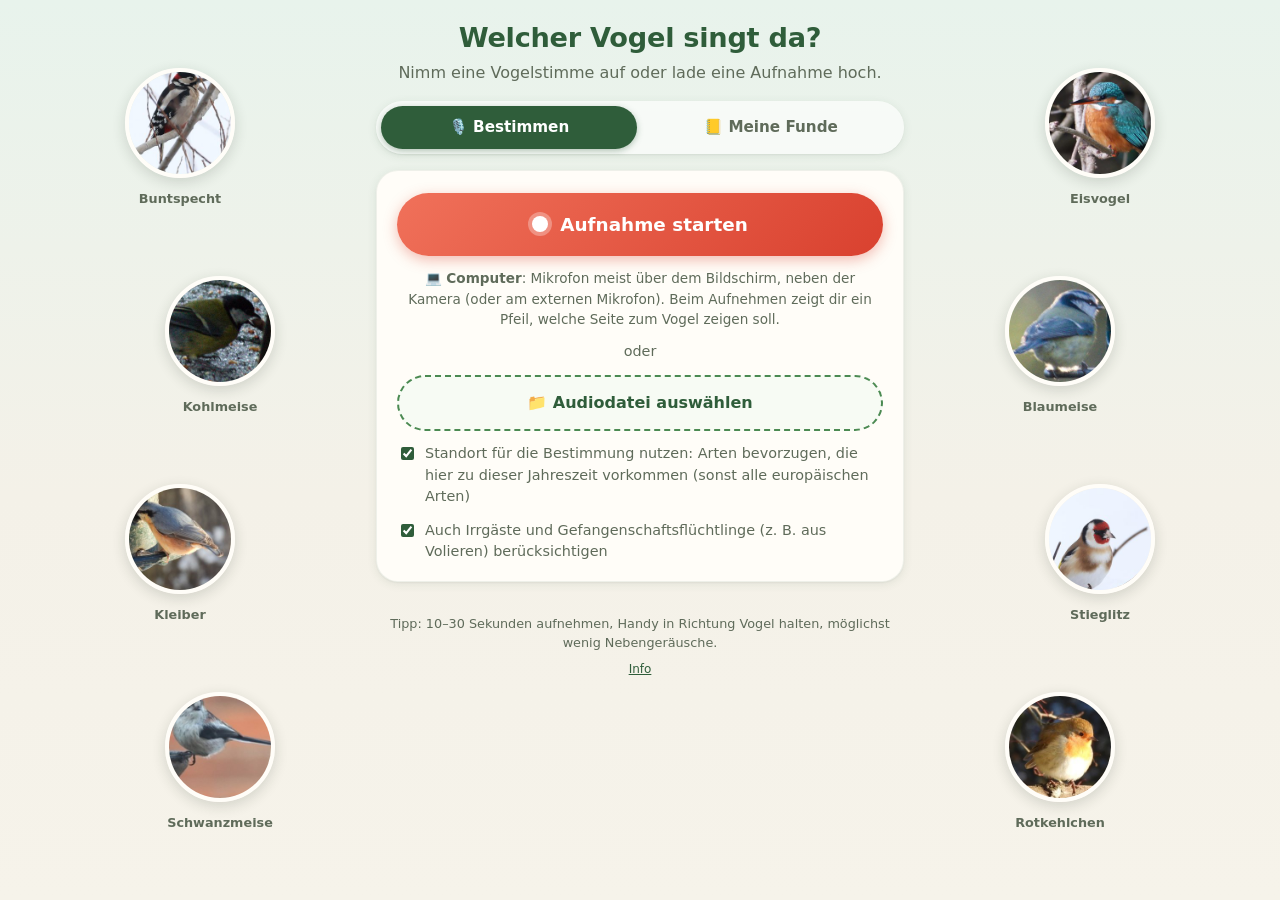
==== index.html @ 8c56ca1d "Ergebnis gedreht anzeigen, Funde leichter löschen - War die Aufnahme-Anzeige beim Beenden gedreht, b" ====
<!DOCTYPE html>
<html lang="de">
<head>
<meta charset="utf-8">
<meta name="viewport" content="width=device-width, initial-scale=1, viewport-fit=cover">
<meta name="theme-color" content="#2f5d3a">
<title>Vogelstimmen-Erkennung</title>
<link rel="icon" type="image/svg+xml" href="favicon.svg?v=202611252211">
<link rel="icon" type="image/png" sizes="32x32" href="icons/favicon-32.png?v=202611252211">
<link rel="apple-touch-icon" href="icons/apple-touch-icon.png?v=202611252211">
<link rel="manifest" href="manifest.webmanifest?v=202611252211">
<link rel="stylesheet" href="style.css?v=202611252211">
</head>
<body>
<aside class="rail rail-left" aria-hidden="true"><figure><img src="img/voegel/buntspecht.jpg?v=202611252211" alt="Buntspecht" title="Buntspecht" width="56" height="56" loading="lazy"><figcaption>Buntspecht</figcaption></figure><figure><img src="img/voegel/kohlmeise.jpg?v=202611252211" alt="Kohlmeise" title="Kohlmeise" width="56" height="56" loading="lazy"><figcaption>Kohlmeise</figcaption></figure><figure><img src="img/voegel/kleiber.jpg?v=202611252211" alt="Kleiber" title="Kleiber" width="56" height="56" loading="lazy"><figcaption>Kleiber</figcaption></figure><figure><img src="img/voegel/schwanzmeise.jpg?v=202611252211" alt="Schwanzmeise" title="Schwanzmeise" width="56" height="56" loading="lazy"><figcaption>Schwanzmeise</figcaption></figure></aside>
<aside class="rail rail-right" aria-hidden="true"><figure><img src="img/voegel/eisvogel.jpg?v=202611252211" alt="Eisvogel" title="Eisvogel" width="56" height="56" loading="lazy"><figcaption>Eisvogel</figcaption></figure><figure><img src="img/voegel/blaumeise.jpg?v=202611252211" alt="Blaumeise" title="Blaumeise" width="56" height="56" loading="lazy"><figcaption>Blaumeise</figcaption></figure><figure><img src="img/voegel/stieglitz.jpg?v=202611252211" alt="Stieglitz" title="Stieglitz" width="56" height="56" loading="lazy"><figcaption>Stieglitz</figcaption></figure><figure><img src="img/voegel/rotkehlchen.jpg?v=202611252211" alt="Rotkehlchen" title="Rotkehlchen" width="56" height="56" loading="lazy"><figcaption>Rotkehlchen</figcaption></figure></aside>
<main>
  <header class="hero">
    <div class="bird-row" aria-hidden="true"><img src="img/voegel/rotkehlchen.jpg?v=202611252211" alt="Rotkehlchen" title="Rotkehlchen" width="56" height="56" loading="lazy"><img src="img/voegel/blaumeise.jpg?v=202611252211" alt="Blaumeise" title="Blaumeise" width="56" height="56" loading="lazy"><img src="img/voegel/eisvogel.jpg?v=202611252211" alt="Eisvogel" title="Eisvogel" width="56" height="56" loading="lazy"><img src="img/voegel/stieglitz.jpg?v=202611252211" alt="Stieglitz" title="Stieglitz" width="56" height="56" loading="lazy"><img src="img/voegel/buntspecht.jpg?v=202611252211" alt="Buntspecht" title="Buntspecht" width="56" height="56" loading="lazy"><img src="img/voegel/kohlmeise.jpg?v=202611252211" alt="Kohlmeise" title="Kohlmeise" width="56" height="56" loading="lazy"><img src="img/voegel/schwanzmeise.jpg?v=202611252211" alt="Schwanzmeise" title="Schwanzmeise" width="56" height="56" loading="lazy"><img src="img/voegel/kleiber.jpg?v=202611252211" alt="Kleiber" title="Kleiber" width="56" height="56" loading="lazy"></div>
    <h1>Welcher Vogel singt da?</h1>
    <p class="sub">Nimm eine Vogelstimme auf oder lade eine Aufnahme hoch.</p>
  </header>

  <button id="unflipBtn" class="unflip">🔄 Normal anzeigen</button>
  <nav class="tabs">
    <button id="tabIdentify" class="tab active">🎙️ Bestimmen</button>
    <button id="tabHistory" class="tab">📒 Meine Funde <span id="historyCount"></span></button>
  </nav>

  <div id="viewIdentify">
  <section class="card">
    <button id="recBtn" class="rec" aria-label="Aufnahme starten">
      <span class="dot"></span><span id="recLabel">Aufnahme starten</span>
    </button>
    <p id="deviceHint" class="device-hint"></p>

    <div class="or">oder</div>

    <label class="upload">
      <input id="fileInput" type="file" accept="audio/*,.wav,.mp3,.m4a,.ogg,.flac,.webm,.aac">
      📁 Audiodatei auswählen
    </label>

    <label class="check">
      <input id="geoCheck" type="checkbox" checked>
      Standort für die Bestimmung nutzen: Arten bevorzugen, die hier zu dieser Jahreszeit vorkommen (sonst alle europäischen Arten)
    </label>
    <label class="check">
      <input id="exoticsCheck" type="checkbox" checked>
      Auch Irrgäste und Gefangenschaftsflüchtlinge (z.&nbsp;B. aus Volieren) berücksichtigen
    </label>
  </section>

  <section id="playerCard" class="card" hidden>
    <div class="row">
      <audio id="player" controls></audio>
    </div>
    <button id="analyzeBtn" class="primary">Vogel bestimmen</button>
  </section>

  <section id="status" class="status" hidden></section>

  <section id="results" hidden>
    <h2>Ergebnis</h2>
    <p id="filterInfo" class="hint"></p>
    <ol id="resultList" class="results"></ol>
    <p id="noiseInfo" class="hint"></p>
    <p id="savedInfo" class="saved" hidden>💾 Im Verlauf unter „Meine Funde“ gespeichert.
      <button id="openSaved" class="link">Fund öffnen</button> ·
      <button id="removeSaved" class="link danger-link">Wieder entfernen</button></p>
    <p id="removedInfo" class="hint" hidden>🗑️ Aufnahme wurde entfernt und ist nicht mehr unter „Meine Funde“.</p>
  </section>
  </div>

  <div id="viewHistory" hidden>
    <div class="history-tools">
      <label class="check"><input id="onlyConfirmed" type="checkbox"> nur Funde mit bestätigter Sichtung</label>
      <div class="tool-buttons">
        <button id="exportBtn" class="secondary">⬇️ Als Tabelle (CSV) exportieren</button>
        <button id="deleteAllBtn" class="secondary danger-outline">🗑️ Alle Funde löschen</button>
      </div>
    </div>
    <ul id="historyList" class="history"></ul>
    <p class="hint">Deine Funde werden nur auf diesem Gerät im Browser gespeichert. Den Ortsnamen
      ermittelt die App über OpenStreetMap.</p>
  </div>

  <div id="viewDetail" hidden>
    <button id="backBtn" class="link">← Zurück zu „Meine Funde“</button>
    <section class="card detail">
      <div class="detail-head">
        <div id="detailDate" class="detail-date"></div>
        <div id="detailPlace" class="detail-place"></div>
      </div>
      <audio id="detailPlayer" controls></audio>
      <label class="note">Notiz
        <textarea id="detailNote" rows="2" placeholder="z. B. Verhalten, Wetter, Anzahl …"></textarea>
      </label>
    </section>
    <h2>Erkannte Vögel</h2>
    <p class="hint">Tippe auf „Gesehen“, wenn du den Vogel auch gesehen hast.</p>
    <ol id="detailResults" class="results"></ol>
    <p id="detailNoise" class="hint"></p>
    <button id="deleteBtn" class="danger">🗑️ Fund löschen</button>
  </div>

  <footer>
    Tipp: 10–30 Sekunden aufnehmen, Handy in Richtung Vogel halten, möglichst wenig Nebengeräusche.
    <div class="info-link"><a href="https://github.com/soerenmaterna-svg/vogelstimmen#readme" target="_blank" rel="noopener">Info</a></div>
  </footer>
</main>

<!-- Vollbild während der Aufnahme: Pfeil zum Mikrofon -->
<div id="recOverlay" class="rec-overlay side-bottom" hidden>
  <div id="roArrow" class="ro-arrow" aria-hidden="true">
    <div class="ro-mic-label">🎤 Mikrofon</div>
    <svg viewBox="0 0 100 120" class="arrow-svg"><path d="M50 118 L10 70 H34 V4 H66 V70 H90 Z"/></svg>
  </div>
  <div id="roInner" class="ro-inner">
    <div class="ro-content">
      <div class="ro-device"><span id="roDevice"></span></div>
      <div id="roWhere" class="ro-where"></div>
      <p id="roHint" class="ro-hint"></p>
      <div class="ro-live"><div id="timer" class="timer">0:00</div></div>
      <canvas id="level" width="600" height="80"></canvas>
      <button id="stopBtn" class="rec recording"><span class="dot"></span>Aufnahme beenden</button>
      <button id="flipBtn" class="flip">🔄 Schrift drehen</button>
    </div>
  </div>
</div>

<script src="vendor/tf.min.js?v=202611252211"></script>
<script src="vendor/tf-backend-wasm.min.js?v=202611252211"></script>
<script src="birdnet.js?v=202611252211"></script>
<script src="history.js?v=202611252211"></script>
<script src="mic.js?v=202611252211"></script>
<script src="app.js?v=202611252211"></script>
</body>
</html>
---- style.css ----
[hidden] { display: none !important; }
:root {
  --green: #2f5d3a;
  --green-mid: #4b8a52;
  --green-light: #e5f2e1;
  --red: #e0533f;
  --text: #1f2a22;
  --muted: #5f6b5a;
  --card: #fffdf8;
  --shadow: 0 2px 10px rgba(47, 93, 58, .10), 0 1px 2px rgba(0, 0, 0, .05);
}
* { box-sizing: border-box; }
html { background: #f4f1e8; }
body {
  margin: 0; color: var(--text); min-height: 100vh;
  font: 16px/1.5 system-ui, -apple-system, "Segoe UI", Roboto, sans-serif;
  background: linear-gradient(180deg, #e8f3ec 0%, #f4f1e8 55%, #f6f3ea 100%) fixed;
}
body.no-scroll { overflow: hidden; }
main { position: relative; z-index: 1; max-width: 560px; margin: 0 auto; padding: 8px 16px 40px; }
h1 { font-size: 1.7rem; margin: 0 0 2px; color: var(--green); letter-spacing: -.01em; }
h2 { font-size: 1.25rem; margin: 24px 0 8px; color: var(--green); }
.sub { margin: 0; color: var(--muted); }
button { font: inherit; cursor: pointer; border: 0; }

/* ---------- Kopfbereich mit Vogelporträts ---------- */
.hero { text-align: center; margin: 10px 0 16px; }
.bird-row { display: flex; justify-content: center; margin: 6px 0 14px; padding-left: 10px; }
.bird-row img {
  width: 52px; height: 52px; border-radius: 50%; object-fit: cover; margin-left: -10px;
  border: 3px solid #fffdf8; box-shadow: 0 2px 6px rgba(31, 42, 34, .18);
}
@media (min-width: 420px) { .bird-row img { width: 60px; height: 60px; } }

/* Vögel am Rand (nur auf breiten Bildschirmen, ruhig und ohne Bewegung) */
.rail { display: none; }
@media (min-width: 1000px) {
  .rail {
    position: fixed; top: 0; bottom: 0; width: calc((100vw - 560px) / 2); z-index: 0;
    display: flex; flex-direction: column; justify-content: space-evenly; align-items: center;
    pointer-events: none;
  }
  .rail-left { left: 0; } .rail-right { right: 0; }
  .bird-row { display: none; }
  .rail figure { margin: 0; text-align: center; }
  .rail-left figure:nth-child(even) { translate: 40px 0; }
  .rail-right figure:nth-child(even) { translate: -40px 0; }
  .rail img {
    width: 110px; height: 110px; border-radius: 50%; object-fit: cover;
    border: 4px solid #fffdf8; box-shadow: 0 4px 14px rgba(31, 42, 34, .16);
  }
  .rail figcaption { font-size: .8rem; color: var(--muted); margin-top: 4px; font-weight: 600; }
}

/* ---------- Tabs ---------- */
.tabs {
  display: flex; gap: 6px; padding: 5px; border-radius: 999px; margin-bottom: 16px;
  background: rgba(255, 255, 255, .6); backdrop-filter: blur(6px); box-shadow: var(--shadow);
}
.tab { flex: 1; padding: 10px 8px; border-radius: 999px; background: transparent; font-weight: 600; color: var(--muted); font-size: .95rem; }
.tab.active { background: var(--green); color: #fff; box-shadow: 0 2px 6px rgba(47, 93, 58, .35); }

/* ---------- Karten & Knöpfe ---------- */
.card {
  position: relative; background: var(--card); border-radius: 22px; padding: 22px 20px 18px;
  box-shadow: var(--shadow); margin-bottom: 16px; border: 1px solid rgba(47, 93, 58, .08);
  display: flex; flex-direction: column; align-items: center; gap: 12px;
}
.rec {
  display: flex; align-items: center; gap: 12px; justify-content: center;
  width: 100%; padding: 18px; border-radius: 999px; color: #fff; font-size: 1.15rem; font-weight: 700;
  background: linear-gradient(135deg, #f0715a, #d9412f); box-shadow: 0 4px 14px rgba(217, 65, 47, .35);
}
.rec .dot { width: 16px; height: 16px; border-radius: 50%; background: #fff; box-shadow: 0 0 0 4px rgba(255,255,255,.3); }
.rec.recording { background: linear-gradient(135deg, #3b3f45, #23262a); box-shadow: 0 4px 14px rgba(0,0,0,.3); }
.rec.recording .dot { border-radius: 3px; background: var(--red); box-shadow: none; animation: pulse 1s infinite; }
@keyframes pulse { 50% { opacity: .3; } }
.device-hint { margin: 0; font-size: .85rem; color: var(--muted); text-align: center; }
.or { color: var(--muted); font-size: .9rem; }
.upload {
  width: 100%; text-align: center; padding: 14px; border-radius: 999px; cursor: pointer;
  border: 2px dashed var(--green-mid); color: var(--green); font-weight: 600; background: #f7fbf4;
}
.upload input { display: none; }
.check { display: flex; gap: 8px; align-items: flex-start; font-size: .9rem; color: var(--muted); align-self: stretch; }
.check input { margin-top: 4px; accent-color: var(--green); }
.row { width: 100%; }
audio { width: 100%; }
.primary {
  width: 100%; padding: 16px; border-radius: 999px; color: #fff; font-size: 1.1rem; font-weight: 700;
  background: linear-gradient(135deg, #4b8a52, #2f5d3a); box-shadow: 0 4px 14px rgba(47, 93, 58, .3);
}
.primary:disabled { opacity: .5; cursor: default; }
.secondary { padding: 10px 14px; border-radius: 999px; background: var(--card); color: var(--green); border: 2px solid var(--green); font-weight: 600; }
.danger { width: 100%; margin-top: 20px; padding: 12px; border-radius: 999px; background: #fff; color: var(--red); border: 2px solid var(--red); font-weight: 600; }
.link { background: none; color: var(--green); font-weight: 600; text-decoration: underline; padding: 0; }

.status { text-align: center; padding: 12px; color: var(--muted); }
.status.error { color: var(--red); font-weight: 600; }
.spinner {
  display: inline-block; width: 18px; height: 18px; vertical-align: -3px; margin-right: 8px;
  border: 3px solid var(--green-light); border-top-color: var(--green); border-radius: 50%;
  animation: spin .8s linear infinite;
}
@keyframes spin { to { transform: rotate(360deg); } }

/* ---------- Ergebnisse ---------- */
.results { list-style: none; padding: 0; margin: 0; display: flex; flex-direction: column; gap: 12px; }
.result {
  background: var(--card); border-radius: 18px; padding: 12px; box-shadow: var(--shadow);
  display: flex; flex-direction: column; gap: 10px; border: 1px solid rgba(47, 93, 58, .08);
}
.result-main { display: flex; gap: 12px; align-items: center; }
.result.top { outline: 3px solid var(--green-mid); }
.result.confirmed { background: #f0f8ec; }
.result img, .result .ph {
  width: 66px; height: 66px; border-radius: 14px; object-fit: cover; flex: none;
  background: var(--green-light); display: grid; place-items: center; font-size: 1.6rem;
}
.result .info { flex: 1; min-width: 0; }
.result .name { font-weight: 700; font-size: 1.05rem; }
.result .name a { color: inherit; text-decoration: none; }
.result .sci { font-style: italic; color: var(--muted); font-size: .85rem; }
.bar { height: 9px; border-radius: 5px; background: #ece9df; margin-top: 6px; overflow: hidden; }
.bar > div { height: 100%; border-radius: 5px; }
.pct { font-weight: 800; font-size: 1.2rem; min-width: 58px; text-align: right; font-variant-numeric: tabular-nums; }
.meta { font-size: .8rem; color: var(--muted); margin-top: 4px; }
.hint { color: var(--muted); font-size: .9rem; }
.badge { display: inline-block; margin-top: 4px; padding: 1px 8px; border-radius: 999px; font-size: .75rem; font-weight: 600; background: #fff3d6; color: #8a5a00; }
.badge.vagrant { background: #fde4e1; color: #9b2c20; }
.badge.escape { background: #e8e4fb; color: #4b3a9b; }
.seen { width: 100%; padding: 10px; border-radius: 999px; font-weight: 600; background: var(--green-light); color: var(--green); }
.seen.on { background: var(--green); color: #fff; }
.saved { background: var(--green-light); border-radius: 14px; padding: 10px 12px; font-size: .9rem; }

/* ---------- Verlauf ---------- */
.history-tools { display: flex; flex-direction: column; gap: 10px; margin-bottom: 12px; }
.history { list-style: none; padding: 0; margin: 0; display: flex; flex-direction: column; gap: 10px; }
.history-item {
  background: var(--card); border-radius: 16px; padding: 10px 12px; cursor: pointer; box-shadow: var(--shadow);
  display: flex; gap: 12px; align-items: center; border: 1px solid rgba(47, 93, 58, .08);
}
.history-item img, .history-item .ph {
  width: 54px; height: 54px; border-radius: 12px; object-fit: cover; flex: none;
  background: var(--green-light); display: grid; place-items: center; font-size: 1.4rem;
}
.history-item .info { flex: 1; min-width: 0; }
.h-species { font-weight: 700; }
.h-meta { font-size: .82rem; color: var(--muted); }
.h-arrow { font-size: 1.6rem; color: var(--muted); }
.history .empty { text-align: center; padding: 24px 8px; }

/* ---------- Detailansicht ---------- */
#backBtn { margin-bottom: 12px; }
.detail { align-items: stretch; }
.detail-date { font-weight: 700; }
.detail-place { color: var(--muted); margin-top: 2px; }
.coords { font-size: .82rem; margin-top: 2px; }
.coords a { color: var(--green); }
.note { display: flex; flex-direction: column; gap: 4px; font-size: .9rem; color: var(--muted); }
.note textarea { font: inherit; color: var(--text); padding: 8px 10px; border-radius: 12px; border: 1px solid #d8d3c4; resize: vertical; background: #fff; }

footer { margin-top: 32px; font-size: .8rem; color: var(--muted); text-align: center; }
footer a { color: var(--green); }
.info-link { margin-top: 8px; font-size: .75rem; }

/* ---------- Vollbild während der Aufnahme ---------- */
.rec-overlay {
  position: fixed; inset: 0; z-index: 50; color: #fff; overflow: hidden;
  background: radial-gradient(circle at 50% 30%, #3f7d4a 0%, #234a2c 70%, #1a3821 100%);
}
/* Inhaltsbereich lässt an der Mikrofon-Seite Platz für den Pfeil */
.ro-inner {
  position: absolute; inset: 0; display: flex; align-items: center; justify-content: center;
  padding: max(14px, env(safe-area-inset-top)) 18px max(14px, env(safe-area-inset-bottom));
  transition: transform .3s ease;
}
.side-bottom .ro-inner { bottom: 150px; }
.side-top .ro-inner { top: 150px; }
.side-left .ro-inner { left: 120px; }
.side-right .ro-inner { right: 120px; }
.ro-inner.flipped { transform: rotate(180deg); }
.ro-content {
  width: 100%; max-width: 460px; max-height: 100%; overflow: auto; display: flex; flex-direction: column;
  align-items: center; justify-content: center; gap: 12px; text-align: center;
}
.ro-device { font-size: 1.25rem; font-weight: 800; }
.ro-where { background: rgba(255,255,255,.15); padding: 4px 14px; border-radius: 999px; font-weight: 600; }
.ro-hint { margin: 0; opacity: .9; max-width: 340px; }
.ro-live { display: flex; align-items: center; gap: 12px; }
.rec-overlay .timer { font-size: 2.6rem; font-weight: 800; font-variant-numeric: tabular-nums; }
.rec-overlay canvas { width: 100%; height: 80px; }
.rec-overlay #stopBtn { max-width: 340px; }
.flip { background: rgba(255,255,255,.15); color: #fff; padding: 10px 18px; border-radius: 999px; font-weight: 600; }

/* Pfeil sitzt an der Bildschirmseite, an der das Mikrofon tatsächlich ist */
.ro-arrow { position: absolute; display: flex; align-items: center; gap: 4px; z-index: 1; }
.arrow-svg { width: 84px; height: 100px; fill: #ffd84d; filter: drop-shadow(0 4px 10px rgba(0,0,0,.35)); flex: none; }
.ro-mic-label { font-weight: 800; font-size: 1.05rem; color: #ffd84d; white-space: nowrap; }
.side-bottom .ro-arrow { bottom: max(10px, env(safe-area-inset-bottom)); left: 50%; translate: -50% 0; flex-direction: column; }
.side-top .ro-arrow { top: max(10px, env(safe-area-inset-top)); left: 50%; translate: -50% 0; flex-direction: column-reverse; }
.side-top .arrow-svg { rotate: 180deg; }
.side-left .ro-arrow { left: max(6px, env(safe-area-inset-left)); top: 50%; translate: 0 -50%; flex-direction: column; }
.side-left .arrow-svg { rotate: 90deg; }
.side-right .ro-arrow { right: max(6px, env(safe-area-inset-right)); top: 50%; translate: 0 -50%; flex-direction: column; }
.side-right .arrow-svg { rotate: -90deg; }
.ro-arrow.flipped .ro-mic-label { rotate: 180deg; }

/* Querformat: alles etwas kompakter */
@media (max-height: 520px) {
  .ro-hint { display: none; }
  .ro-content { gap: 8px; }
  .ro-device { font-size: 1.05rem; }
  .rec-overlay .timer { font-size: 2rem; }
  .rec-overlay canvas { height: 50px; }
  .side-bottom .ro-inner { bottom: 120px; } .side-top .ro-inner { top: 120px; }
  .arrow-svg { width: 64px; height: 76px; }
}

@media (prefers-reduced-motion: reduce) {
  *, *::before, *::after { animation: none !important; transition: none !important; }
}

/* Ergebnisseite gedreht (nach einer Aufnahme mit gedrehter Anzeige) */
.unflip { display: none; }
body.page-flipped main {
  position: fixed; inset: 0; max-width: none; overflow-y: auto; z-index: 20;
  transform: rotate(180deg); background: #f4f1e8; padding: 12px 16px 40px;
}
body.page-flipped .unflip {
  display: block; width: 100%; margin-bottom: 12px; padding: 12px; border-radius: 999px;
  background: var(--green); color: #fff; font-weight: 700;
  position: sticky; top: 0; z-index: 2; box-shadow: 0 4px 12px rgba(0,0,0,.2);
}
body.page-flipped .bird-row { display: none; }

/* Löschen */
.tool-buttons { display: flex; flex-wrap: wrap; gap: 8px; }
.danger-outline { color: var(--red); border-color: var(--red); }
.danger-link { color: var(--red); }
.history-item .del {
  flex: none; width: 40px; height: 40px; border-radius: 50%; background: #fff3f1;
  color: var(--red); font-size: 1.05rem; display: grid; place-items: center;
}
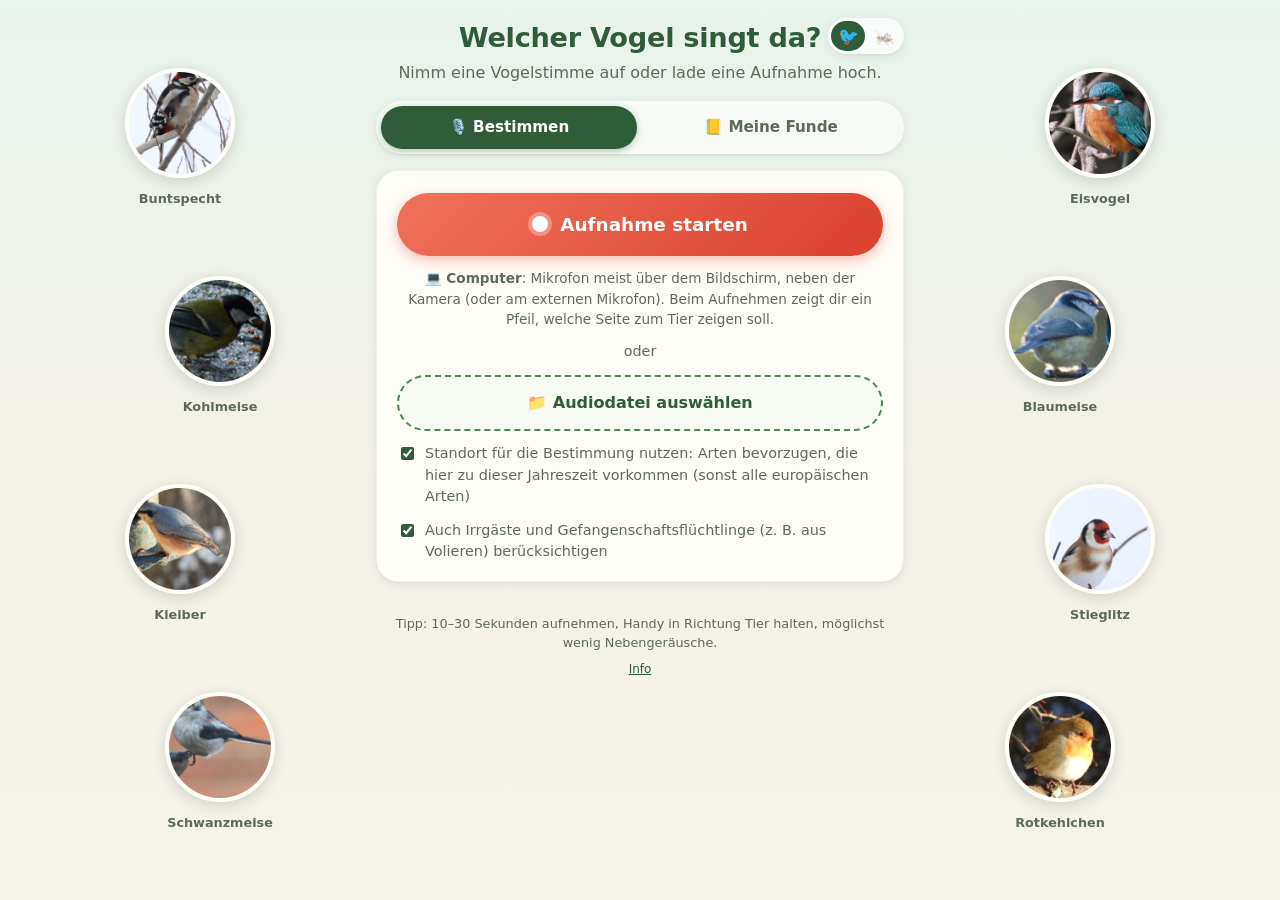
==== commit 677cec83: "Heuschrecken-Modus: Heuschrecken, Grillen und Zikaden erkennen - Kleiner Umschalter 🐦/🦗 oben rechts;" ====
--- a/index.html
+++ b/index.html
@@ -5,20 +5,27 @@
 <meta name="viewport" content="width=device-width, initial-scale=1, viewport-fit=cover">
 <meta name="theme-color" content="#2f5d3a">
 <title>Vogelstimmen-Erkennung</title>
-<link rel="icon" type="image/svg+xml" href="favicon.svg?v=202611252211">
-<link rel="icon" type="image/png" sizes="32x32" href="icons/favicon-32.png?v=202611252211">
-<link rel="apple-touch-icon" href="icons/apple-touch-icon.png?v=202611252211">
-<link rel="manifest" href="manifest.webmanifest?v=202611252211">
-<link rel="stylesheet" href="style.css?v=202611252211">
+<link rel="icon" type="image/svg+xml" href="favicon.svg?v=202611252305">
+<link rel="icon" type="image/png" sizes="32x32" href="icons/favicon-32.png?v=202611252305">
+<link rel="apple-touch-icon" href="icons/apple-touch-icon.png?v=202611252305">
+<link rel="manifest" href="manifest.webmanifest?v=202611252305">
+<link rel="stylesheet" href="style.css?v=202611252305">
 </head>
 <body>
-<aside class="rail rail-left" aria-hidden="true"><figure><img src="img/voegel/buntspecht.jpg?v=202611252211" alt="Buntspecht" title="Buntspecht" width="56" height="56" loading="lazy"><figcaption>Buntspecht</figcaption></figure><figure><img src="img/voegel/kohlmeise.jpg?v=202611252211" alt="Kohlmeise" title="Kohlmeise" width="56" height="56" loading="lazy"><figcaption>Kohlmeise</figcaption></figure><figure><img src="img/voegel/kleiber.jpg?v=202611252211" alt="Kleiber" title="Kleiber" width="56" height="56" loading="lazy"><figcaption>Kleiber</figcaption></figure><figure><img src="img/voegel/schwanzmeise.jpg?v=202611252211" alt="Schwanzmeise" title="Schwanzmeise" width="56" height="56" loading="lazy"><figcaption>Schwanzmeise</figcaption></figure></aside>
-<aside class="rail rail-right" aria-hidden="true"><figure><img src="img/voegel/eisvogel.jpg?v=202611252211" alt="Eisvogel" title="Eisvogel" width="56" height="56" loading="lazy"><figcaption>Eisvogel</figcaption></figure><figure><img src="img/voegel/blaumeise.jpg?v=202611252211" alt="Blaumeise" title="Blaumeise" width="56" height="56" loading="lazy"><figcaption>Blaumeise</figcaption></figure><figure><img src="img/voegel/stieglitz.jpg?v=202611252211" alt="Stieglitz" title="Stieglitz" width="56" height="56" loading="lazy"><figcaption>Stieglitz</figcaption></figure><figure><img src="img/voegel/rotkehlchen.jpg?v=202611252211" alt="Rotkehlchen" title="Rotkehlchen" width="56" height="56" loading="lazy"><figcaption>Rotkehlchen</figcaption></figure></aside>
+<aside class="rail rail-left only-voegel" aria-hidden="true"><figure><img src="img/voegel/buntspecht.jpg?v=202611252305" alt="Buntspecht" title="Buntspecht" width="56" height="56" loading="lazy"><figcaption>Buntspecht</figcaption></figure><figure><img src="img/voegel/kohlmeise.jpg?v=202611252305" alt="Kohlmeise" title="Kohlmeise" width="56" height="56" loading="lazy"><figcaption>Kohlmeise</figcaption></figure><figure><img src="img/voegel/kleiber.jpg?v=202611252305" alt="Kleiber" title="Kleiber" width="56" height="56" loading="lazy"><figcaption>Kleiber</figcaption></figure><figure><img src="img/voegel/schwanzmeise.jpg?v=202611252305" alt="Schwanzmeise" title="Schwanzmeise" width="56" height="56" loading="lazy"><figcaption>Schwanzmeise</figcaption></figure></aside>
+<aside class="rail rail-right only-voegel" aria-hidden="true"><figure><img src="img/voegel/eisvogel.jpg?v=202611252305" alt="Eisvogel" title="Eisvogel" width="56" height="56" loading="lazy"><figcaption>Eisvogel</figcaption></figure><figure><img src="img/voegel/blaumeise.jpg?v=202611252305" alt="Blaumeise" title="Blaumeise" width="56" height="56" loading="lazy"><figcaption>Blaumeise</figcaption></figure><figure><img src="img/voegel/stieglitz.jpg?v=202611252305" alt="Stieglitz" title="Stieglitz" width="56" height="56" loading="lazy"><figcaption>Stieglitz</figcaption></figure><figure><img src="img/voegel/rotkehlchen.jpg?v=202611252305" alt="Rotkehlchen" title="Rotkehlchen" width="56" height="56" loading="lazy"><figcaption>Rotkehlchen</figcaption></figure></aside>
+<aside class="rail rail-left only-insekten" aria-hidden="true"><figure><img src="img/insekten/gruenes-heupferd.jpg?v=202611252305" alt="Grünes Heupferd" title="Grünes Heupferd" width="56" height="56" loading="lazy"><figcaption>Grünes Heupferd</figcaption></figure><figure><img src="img/insekten/feldgrille.jpg?v=202611252305" alt="Feldgrille" title="Feldgrille" width="56" height="56" loading="lazy"><figcaption>Feldgrille</figcaption></figure><figure><img src="img/insekten/weinhaehnchen.jpg?v=202611252305" alt="Weinhähnchen" title="Weinhähnchen" width="56" height="56" loading="lazy"><figcaption>Weinhähnchen</figcaption></figure><figure><img src="img/insekten/singzikade.jpg?v=202611252305" alt="Gemeine Singzikade" title="Gemeine Singzikade" width="56" height="56" loading="lazy"><figcaption>Gemeine Singzikade</figcaption></figure></aside>
+<aside class="rail rail-right only-insekten" aria-hidden="true"><figure><img src="img/insekten/roesels-beissschrecke.jpg?v=202611252305" alt="Roesels Beißschrecke" title="Roesels Beißschrecke" width="56" height="56" loading="lazy"><figcaption>Roesels Beißschrecke</figcaption></figure><figure><img src="img/insekten/nachtigall-grashuepfer.jpg?v=202611252305" alt="Nachtigall-Grashüpfer" title="Nachtigall-Grashüpfer" width="56" height="56" loading="lazy"><figcaption>Nachtigall-Grashüpfer</figcaption></figure><figure><img src="img/insekten/warzenbeisser.jpg?v=202611252305" alt="Warzenbeißer" title="Warzenbeißer" width="56" height="56" loading="lazy"><figcaption>Warzenbeißer</figcaption></figure><figure><img src="img/insekten/strauchschrecke.jpg?v=202611252305" alt="Gewöhnliche Strauchschrecke" title="Gewöhnliche Strauchschrecke" width="56" height="56" loading="lazy"><figcaption>Gewöhnliche Strauchschrecke</figcaption></figure></aside>
 <main>
   <header class="hero">
-    <div class="bird-row" aria-hidden="true"><img src="img/voegel/rotkehlchen.jpg?v=202611252211" alt="Rotkehlchen" title="Rotkehlchen" width="56" height="56" loading="lazy"><img src="img/voegel/blaumeise.jpg?v=202611252211" alt="Blaumeise" title="Blaumeise" width="56" height="56" loading="lazy"><img src="img/voegel/eisvogel.jpg?v=202611252211" alt="Eisvogel" title="Eisvogel" width="56" height="56" loading="lazy"><img src="img/voegel/stieglitz.jpg?v=202611252211" alt="Stieglitz" title="Stieglitz" width="56" height="56" loading="lazy"><img src="img/voegel/buntspecht.jpg?v=202611252211" alt="Buntspecht" title="Buntspecht" width="56" height="56" loading="lazy"><img src="img/voegel/kohlmeise.jpg?v=202611252211" alt="Kohlmeise" title="Kohlmeise" width="56" height="56" loading="lazy"><img src="img/voegel/schwanzmeise.jpg?v=202611252211" alt="Schwanzmeise" title="Schwanzmeise" width="56" height="56" loading="lazy"><img src="img/voegel/kleiber.jpg?v=202611252211" alt="Kleiber" title="Kleiber" width="56" height="56" loading="lazy"></div>
-    <h1>Welcher Vogel singt da?</h1>
-    <p class="sub">Nimm eine Vogelstimme auf oder lade eine Aufnahme hoch.</p>
+    <div class="mode-switch" role="group" aria-label="Was soll erkannt werden?">
+      <button id="modeVoegel" class="mode-btn" title="Vögel erkennen">🐦</button>
+      <button id="modeInsekten" class="mode-btn" title="Heuschrecken, Grillen und Zikaden erkennen">🦗</button>
+    </div>
+    <div class="bird-row only-voegel" aria-hidden="true"><img src="img/voegel/rotkehlchen.jpg?v=202611252305" alt="Rotkehlchen" title="Rotkehlchen" width="56" height="56" loading="lazy"><img src="img/voegel/blaumeise.jpg?v=202611252305" alt="Blaumeise" title="Blaumeise" width="56" height="56" loading="lazy"><img src="img/voegel/eisvogel.jpg?v=202611252305" alt="Eisvogel" title="Eisvogel" width="56" height="56" loading="lazy"><img src="img/voegel/stieglitz.jpg?v=202611252305" alt="Stieglitz" title="Stieglitz" width="56" height="56" loading="lazy"><img src="img/voegel/buntspecht.jpg?v=202611252305" alt="Buntspecht" title="Buntspecht" width="56" height="56" loading="lazy"><img src="img/voegel/kohlmeise.jpg?v=202611252305" alt="Kohlmeise" title="Kohlmeise" width="56" height="56" loading="lazy"><img src="img/voegel/schwanzmeise.jpg?v=202611252305" alt="Schwanzmeise" title="Schwanzmeise" width="56" height="56" loading="lazy"><img src="img/voegel/kleiber.jpg?v=202611252305" alt="Kleiber" title="Kleiber" width="56" height="56" loading="lazy"></div>
+    <div class="bird-row only-insekten" aria-hidden="true"><img src="img/insekten/gruenes-heupferd.jpg?v=202611252305" alt="Grünes Heupferd" title="Grünes Heupferd" width="56" height="56" loading="lazy"><img src="img/insekten/feldgrille.jpg?v=202611252305" alt="Feldgrille" title="Feldgrille" width="56" height="56" loading="lazy"><img src="img/insekten/weinhaehnchen.jpg?v=202611252305" alt="Weinhähnchen" title="Weinhähnchen" width="56" height="56" loading="lazy"><img src="img/insekten/singzikade.jpg?v=202611252305" alt="Gemeine Singzikade" title="Gemeine Singzikade" width="56" height="56" loading="lazy"><img src="img/insekten/roesels-beissschrecke.jpg?v=202611252305" alt="Roesels Beißschrecke" title="Roesels Beißschrecke" width="56" height="56" loading="lazy"><img src="img/insekten/nachtigall-grashuepfer.jpg?v=202611252305" alt="Nachtigall-Grashüpfer" title="Nachtigall-Grashüpfer" width="56" height="56" loading="lazy"><img src="img/insekten/warzenbeisser.jpg?v=202611252305" alt="Warzenbeißer" title="Warzenbeißer" width="56" height="56" loading="lazy"><img src="img/insekten/strauchschrecke.jpg?v=202611252305" alt="Gewöhnliche Strauchschrecke" title="Gewöhnliche Strauchschrecke" width="56" height="56" loading="lazy"></div>
+    <h1><span class="only-voegel">Welcher Vogel singt da?</span><span class="only-insekten">Wer zirpt da?</span></h1>
+    <p class="sub"><span class="only-voegel">Nimm eine Vogelstimme auf oder lade eine Aufnahme hoch.</span><span class="only-insekten">Heuschrecken, Grillen und Zikaden am Gesang erkennen.</span></p>
   </header>
 
   <button id="unflipBtn" class="unflip">🔄 Normal anzeigen</button>
@@ -47,7 +54,7 @@
     </label>
     <label class="check">
       <input id="exoticsCheck" type="checkbox" checked>
-      Auch Irrgäste und Gefangenschaftsflüchtlinge (z.&nbsp;B. aus Volieren) berücksichtigen
+      <span class="only-voegel">Auch Irrgäste und Gefangenschaftsflüchtlinge (z.&nbsp;B. aus Volieren) berücksichtigen</span><span class="only-insekten">Auch nicht heimische Arten und entkommene Futterinsekten berücksichtigen</span>
     </label>
   </section>
 
@@ -55,7 +62,7 @@
     <div class="row">
       <audio id="player" controls></audio>
     </div>
-    <button id="analyzeBtn" class="primary">Vogel bestimmen</button>
+    <button id="analyzeBtn" class="primary">Art bestimmen</button>
   </section>
 
   <section id="status" class="status" hidden></section>
@@ -97,7 +104,7 @@
         <textarea id="detailNote" rows="2" placeholder="z. B. Verhalten, Wetter, Anzahl …"></textarea>
       </label>
     </section>
-    <h2>Erkannte Vögel</h2>
+    <h2>Erkannte Arten</h2>
     <p class="hint">Tippe auf „Gesehen“, wenn du den Vogel auch gesehen hast.</p>
     <ol id="detailResults" class="results"></ol>
     <p id="detailNoise" class="hint"></p>
@@ -105,35 +112,39 @@
   </div>
 
   <footer>
-    Tipp: 10–30 Sekunden aufnehmen, Handy in Richtung Vogel halten, möglichst wenig Nebengeräusche.
+    Tipp: 10–30 Sekunden aufnehmen, Handy in Richtung Tier halten, möglichst wenig Nebengeräusche.
     <div class="info-link"><a href="https://github.com/soerenmaterna-svg/vogelstimmen#readme" target="_blank" rel="noopener">Info</a></div>
   </footer>
 </main>
 
 <!-- Vollbild während der Aufnahme: Pfeil zum Mikrofon -->
+<!-- Vollbild während der Aufnahme: Pfeil zeigt zum Mikrofon; der Inhalt dreht sich
+     um 180°, wenn das Handy auf dem Kopf gehalten wird (nie ins Querformat). -->
 <div id="recOverlay" class="rec-overlay side-bottom" hidden>
   <div id="roArrow" class="ro-arrow" aria-hidden="true">
-    <div class="ro-mic-label">🎤 Mikrofon</div>
+    <div class="ro-mic-label">🎤</div>
     <svg viewBox="0 0 100 120" class="arrow-svg"><path d="M50 118 L10 70 H34 V4 H66 V70 H90 Z"/></svg>
   </div>
   <div id="roInner" class="ro-inner">
-    <div class="ro-content">
-      <div class="ro-device"><span id="roDevice"></span></div>
-      <div id="roWhere" class="ro-where"></div>
-      <p id="roHint" class="ro-hint"></p>
-      <div class="ro-live"><div id="timer" class="timer">0:00</div></div>
+    <div class="ro-half">
+      <div class="ro-device"></div>
+      <div class="ro-status"></div>
+      <div class="ro-timer timer">0:00</div>
+      <div class="ro-result"></div>
       <canvas id="level" width="600" height="80"></canvas>
-      <button id="stopBtn" class="rec recording"><span class="dot"></span>Aufnahme beenden</button>
-      <button id="flipBtn" class="flip">🔄 Schrift drehen</button>
+      <button class="ro-btn rec recording"><span class="dot"></span><span class="ro-btn-label">Aufnahme beenden</span></button>
+      <button id="flipBtn" class="flip">🔄 Drehen</button>
     </div>
   </div>
 </div>
 
-<script src="vendor/tf.min.js?v=202611252211"></script>
-<script src="vendor/tf-backend-wasm.min.js?v=202611252211"></script>
-<script src="birdnet.js?v=202611252211"></script>
-<script src="history.js?v=202611252211"></script>
-<script src="mic.js?v=202611252211"></script>
-<script src="app.js?v=202611252211"></script>
+<script src="vendor/tf.min.js?v=202611252305"></script>
+<script src="vendor/tf-backend-wasm.min.js?v=202611252305"></script>
+<script src="vendor/ort/ort.wasm.min.js?v=202611252305"></script>
+<script src="birdnet.js?v=202611252305"></script>
+<script src="insects.js?v=202611252305"></script>
+<script src="history.js?v=202611252305"></script>
+<script src="mic.js?v=202611252305"></script>
+<script src="app.js?v=202611252305"></script>
 </body>
 </html>
--- a/style.css
+++ b/style.css
@@ -167,54 +167,56 @@
 /* ---------- Vollbild während der Aufnahme ---------- */
 .rec-overlay {
   position: fixed; inset: 0; z-index: 50; color: #fff; overflow: hidden;
-  background: radial-gradient(circle at 50% 30%, #3f7d4a 0%, #234a2c 70%, #1a3821 100%);
+  background: radial-gradient(circle at 50% 50%, #3f7d4a 0%, #234a2c 70%, #1a3821 100%);
 }
 /* Inhaltsbereich lässt an der Mikrofon-Seite Platz für den Pfeil */
 .ro-inner {
-  position: absolute; inset: 0; display: flex; align-items: center; justify-content: center;
-  padding: max(14px, env(safe-area-inset-top)) 18px max(14px, env(safe-area-inset-bottom));
-  transition: transform .3s ease;
-}
-.side-bottom .ro-inner { bottom: 150px; }
-.side-top .ro-inner { top: 150px; }
-.side-left .ro-inner { left: 120px; }
-.side-right .ro-inner { right: 120px; }
+  position: absolute; inset: 0; display: flex; flex-direction: column; align-items: center;
+  justify-content: center; gap: 8px;
+  padding: max(12px, env(safe-area-inset-top)) 16px max(12px, env(safe-area-inset-bottom));
+}
+.side-bottom .ro-inner { bottom: 118px; }
+.side-top .ro-inner { top: 118px; }
+.side-left .ro-inner { left: 96px; }
+.side-right .ro-inner { right: 96px; }
+
+.ro-inner { transition: transform .35s ease; }
 .ro-inner.flipped { transform: rotate(180deg); }
-.ro-content {
-  width: 100%; max-width: 460px; max-height: 100%; overflow: auto; display: flex; flex-direction: column;
-  align-items: center; justify-content: center; gap: 12px; text-align: center;
-}
-.ro-device { font-size: 1.25rem; font-weight: 800; }
-.ro-where { background: rgba(255,255,255,.15); padding: 4px 14px; border-radius: 999px; font-weight: 600; }
-.ro-hint { margin: 0; opacity: .9; max-width: 340px; }
-.ro-live { display: flex; align-items: center; gap: 12px; }
-.rec-overlay .timer { font-size: 2.6rem; font-weight: 800; font-variant-numeric: tabular-nums; }
-.rec-overlay canvas { width: 100%; height: 80px; }
-.rec-overlay #stopBtn { max-width: 340px; }
+.ro-half {
+  flex: 1 1 0; min-height: 0; width: 100%; max-width: 420px;
+  display: flex; flex-direction: column; align-items: center; justify-content: center; gap: 8px;
+  text-align: center;
+}
+.ro-device { font-weight: 800; font-size: 1.05rem; }
+.ro-status { opacity: .92; max-width: 320px; font-size: .95rem; }
+.ro-timer { font-size: 2.4rem; font-weight: 800; font-variant-numeric: tabular-nums; line-height: 1.1; }
+.ro-result { font-size: 1.35rem; font-weight: 800; background: rgba(255,255,255,.14); padding: 8px 16px; border-radius: 14px; }
+.ro-btn { max-width: 320px; padding: 14px; font-size: 1.05rem; }
+.ro-btn.primary { background: #ffd84d; color: #1f2a22; box-shadow: 0 4px 14px rgba(0,0,0,.3); }
+.rec-overlay canvas { width: 100%; max-width: 460px; height: 70px; flex: none; }
 .flip { background: rgba(255,255,255,.15); color: #fff; padding: 10px 18px; border-radius: 999px; font-weight: 600; }
+.rec-overlay.done canvas { visibility: hidden; }
 
 /* Pfeil sitzt an der Bildschirmseite, an der das Mikrofon tatsächlich ist */
-.ro-arrow { position: absolute; display: flex; align-items: center; gap: 4px; z-index: 1; }
-.arrow-svg { width: 84px; height: 100px; fill: #ffd84d; filter: drop-shadow(0 4px 10px rgba(0,0,0,.35)); flex: none; }
-.ro-mic-label { font-weight: 800; font-size: 1.05rem; color: #ffd84d; white-space: nowrap; }
-.side-bottom .ro-arrow { bottom: max(10px, env(safe-area-inset-bottom)); left: 50%; translate: -50% 0; flex-direction: column; }
-.side-top .ro-arrow { top: max(10px, env(safe-area-inset-top)); left: 50%; translate: -50% 0; flex-direction: column-reverse; }
+.ro-arrow { position: absolute; display: flex; align-items: center; gap: 2px; z-index: 1; }
+.arrow-svg { width: 76px; height: 90px; fill: #ffd84d; filter: drop-shadow(0 4px 10px rgba(0,0,0,.35)); flex: none; }
+.ro-mic-label { font-size: 1.4rem; }
+.side-bottom .ro-arrow { bottom: max(8px, env(safe-area-inset-bottom)); left: 50%; translate: -50% 0; flex-direction: column; }
+.side-top .ro-arrow { top: max(8px, env(safe-area-inset-top)); left: 50%; translate: -50% 0; flex-direction: column-reverse; }
 .side-top .arrow-svg { rotate: 180deg; }
 .side-left .ro-arrow { left: max(6px, env(safe-area-inset-left)); top: 50%; translate: 0 -50%; flex-direction: column; }
 .side-left .arrow-svg { rotate: 90deg; }
 .side-right .ro-arrow { right: max(6px, env(safe-area-inset-right)); top: 50%; translate: 0 -50%; flex-direction: column; }
 .side-right .arrow-svg { rotate: -90deg; }
-.ro-arrow.flipped .ro-mic-label { rotate: 180deg; }
-
-/* Querformat: alles etwas kompakter */
-@media (max-height: 520px) {
-  .ro-hint { display: none; }
-  .ro-content { gap: 8px; }
-  .ro-device { font-size: 1.05rem; }
-  .rec-overlay .timer { font-size: 2rem; }
-  .rec-overlay canvas { height: 50px; }
-  .side-bottom .ro-inner { bottom: 120px; } .side-top .ro-inner { top: 120px; }
-  .arrow-svg { width: 64px; height: 76px; }
+
+/* sehr kleine Bildschirme: kompakter */
+@media (max-height: 560px) and (max-width: 560px) {
+  .ro-status, .ro-device { display: none; }
+  .ro-timer { font-size: 1.8rem; }
+  .ro-btn { padding: 10px; }
+  .rec-overlay canvas { height: 36px; }
+  .side-bottom .ro-inner { bottom: 96px; } .side-top .ro-inner { top: 96px; }
+  .arrow-svg { width: 56px; height: 66px; }
 }
 
 @media (prefers-reduced-motion: reduce) {
@@ -242,3 +244,15 @@
   flex: none; width: 40px; height: 40px; border-radius: 50%; background: #fff3f1;
   color: var(--red); font-size: 1.05rem; display: grid; place-items: center;
 }
+
+/* ---------- Umschalter Vögel / Heuschrecken (klein, oben rechts) ---------- */
+.hero { position: relative; }
+.mode-switch {
+  position: absolute; top: 0; right: 0; z-index: 3; display: flex; gap: 2px; padding: 3px;
+  border-radius: 999px; background: rgba(255,255,255,.75); box-shadow: var(--shadow);
+}
+.mode-btn { width: 34px; height: 30px; border-radius: 999px; background: transparent; font-size: 1.05rem; line-height: 1; opacity: .45; }
+.mode-btn.active { background: var(--green); opacity: 1; }
+body:not(.mode-insekten) .only-insekten,
+body.mode-insekten .only-voegel { display: none !important; }
+@media (max-width: 999px) { .hero { padding-top: 40px; } }
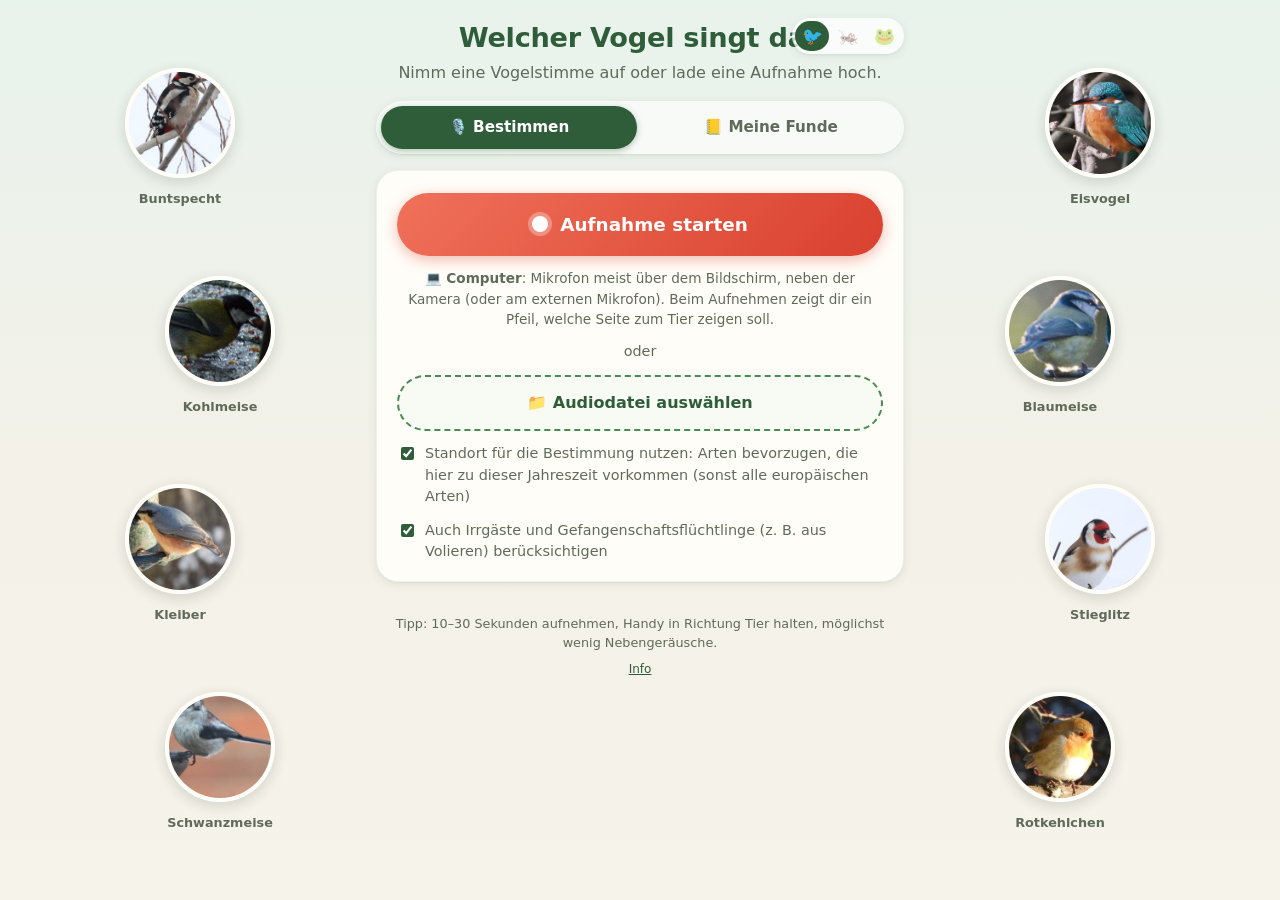
==== commit 9407ad7d: "Amphibien-Modus und Meine Funde nach Gruppen - Dritter Knopf 🐸 im Umschalter: rufende Amphibien erke" ====
--- a/index.html
+++ b/index.html
@@ -5,27 +5,31 @@
 <meta name="viewport" content="width=device-width, initial-scale=1, viewport-fit=cover">
 <meta name="theme-color" content="#2f5d3a">
 <title>Vogelstimmen-Erkennung</title>
-<link rel="icon" type="image/svg+xml" href="favicon.svg?v=202611252305">
-<link rel="icon" type="image/png" sizes="32x32" href="icons/favicon-32.png?v=202611252305">
-<link rel="apple-touch-icon" href="icons/apple-touch-icon.png?v=202611252305">
-<link rel="manifest" href="manifest.webmanifest?v=202611252305">
-<link rel="stylesheet" href="style.css?v=202611252305">
+<link rel="icon" type="image/svg+xml" href="favicon.svg?v=202611260836">
+<link rel="icon" type="image/png" sizes="32x32" href="icons/favicon-32.png?v=202611260836">
+<link rel="apple-touch-icon" href="icons/apple-touch-icon.png?v=202611260836">
+<link rel="manifest" href="manifest.webmanifest?v=202611260836">
+<link rel="stylesheet" href="style.css?v=202611260836">
 </head>
 <body>
-<aside class="rail rail-left only-voegel" aria-hidden="true"><figure><img src="img/voegel/buntspecht.jpg?v=202611252305" alt="Buntspecht" title="Buntspecht" width="56" height="56" loading="lazy"><figcaption>Buntspecht</figcaption></figure><figure><img src="img/voegel/kohlmeise.jpg?v=202611252305" alt="Kohlmeise" title="Kohlmeise" width="56" height="56" loading="lazy"><figcaption>Kohlmeise</figcaption></figure><figure><img src="img/voegel/kleiber.jpg?v=202611252305" alt="Kleiber" title="Kleiber" width="56" height="56" loading="lazy"><figcaption>Kleiber</figcaption></figure><figure><img src="img/voegel/schwanzmeise.jpg?v=202611252305" alt="Schwanzmeise" title="Schwanzmeise" width="56" height="56" loading="lazy"><figcaption>Schwanzmeise</figcaption></figure></aside>
-<aside class="rail rail-right only-voegel" aria-hidden="true"><figure><img src="img/voegel/eisvogel.jpg?v=202611252305" alt="Eisvogel" title="Eisvogel" width="56" height="56" loading="lazy"><figcaption>Eisvogel</figcaption></figure><figure><img src="img/voegel/blaumeise.jpg?v=202611252305" alt="Blaumeise" title="Blaumeise" width="56" height="56" loading="lazy"><figcaption>Blaumeise</figcaption></figure><figure><img src="img/voegel/stieglitz.jpg?v=202611252305" alt="Stieglitz" title="Stieglitz" width="56" height="56" loading="lazy"><figcaption>Stieglitz</figcaption></figure><figure><img src="img/voegel/rotkehlchen.jpg?v=202611252305" alt="Rotkehlchen" title="Rotkehlchen" width="56" height="56" loading="lazy"><figcaption>Rotkehlchen</figcaption></figure></aside>
-<aside class="rail rail-left only-insekten" aria-hidden="true"><figure><img src="img/insekten/gruenes-heupferd.jpg?v=202611252305" alt="Grünes Heupferd" title="Grünes Heupferd" width="56" height="56" loading="lazy"><figcaption>Grünes Heupferd</figcaption></figure><figure><img src="img/insekten/feldgrille.jpg?v=202611252305" alt="Feldgrille" title="Feldgrille" width="56" height="56" loading="lazy"><figcaption>Feldgrille</figcaption></figure><figure><img src="img/insekten/weinhaehnchen.jpg?v=202611252305" alt="Weinhähnchen" title="Weinhähnchen" width="56" height="56" loading="lazy"><figcaption>Weinhähnchen</figcaption></figure><figure><img src="img/insekten/singzikade.jpg?v=202611252305" alt="Gemeine Singzikade" title="Gemeine Singzikade" width="56" height="56" loading="lazy"><figcaption>Gemeine Singzikade</figcaption></figure></aside>
-<aside class="rail rail-right only-insekten" aria-hidden="true"><figure><img src="img/insekten/roesels-beissschrecke.jpg?v=202611252305" alt="Roesels Beißschrecke" title="Roesels Beißschrecke" width="56" height="56" loading="lazy"><figcaption>Roesels Beißschrecke</figcaption></figure><figure><img src="img/insekten/nachtigall-grashuepfer.jpg?v=202611252305" alt="Nachtigall-Grashüpfer" title="Nachtigall-Grashüpfer" width="56" height="56" loading="lazy"><figcaption>Nachtigall-Grashüpfer</figcaption></figure><figure><img src="img/insekten/warzenbeisser.jpg?v=202611252305" alt="Warzenbeißer" title="Warzenbeißer" width="56" height="56" loading="lazy"><figcaption>Warzenbeißer</figcaption></figure><figure><img src="img/insekten/strauchschrecke.jpg?v=202611252305" alt="Gewöhnliche Strauchschrecke" title="Gewöhnliche Strauchschrecke" width="56" height="56" loading="lazy"><figcaption>Gewöhnliche Strauchschrecke</figcaption></figure></aside>
+<aside class="rail rail-left only-voegel" aria-hidden="true"><figure><img src="img/voegel/buntspecht.jpg?v=202611260836" alt="Buntspecht" title="Buntspecht" width="56" height="56" loading="lazy"><figcaption>Buntspecht</figcaption></figure><figure><img src="img/voegel/kohlmeise.jpg?v=202611260836" alt="Kohlmeise" title="Kohlmeise" width="56" height="56" loading="lazy"><figcaption>Kohlmeise</figcaption></figure><figure><img src="img/voegel/kleiber.jpg?v=202611260836" alt="Kleiber" title="Kleiber" width="56" height="56" loading="lazy"><figcaption>Kleiber</figcaption></figure><figure><img src="img/voegel/schwanzmeise.jpg?v=202611260836" alt="Schwanzmeise" title="Schwanzmeise" width="56" height="56" loading="lazy"><figcaption>Schwanzmeise</figcaption></figure></aside>
+<aside class="rail rail-right only-voegel" aria-hidden="true"><figure><img src="img/voegel/eisvogel.jpg?v=202611260836" alt="Eisvogel" title="Eisvogel" width="56" height="56" loading="lazy"><figcaption>Eisvogel</figcaption></figure><figure><img src="img/voegel/blaumeise.jpg?v=202611260836" alt="Blaumeise" title="Blaumeise" width="56" height="56" loading="lazy"><figcaption>Blaumeise</figcaption></figure><figure><img src="img/voegel/stieglitz.jpg?v=202611260836" alt="Stieglitz" title="Stieglitz" width="56" height="56" loading="lazy"><figcaption>Stieglitz</figcaption></figure><figure><img src="img/voegel/rotkehlchen.jpg?v=202611260836" alt="Rotkehlchen" title="Rotkehlchen" width="56" height="56" loading="lazy"><figcaption>Rotkehlchen</figcaption></figure></aside>
+<aside class="rail rail-left only-insekten" aria-hidden="true"><figure><img src="img/insekten/gruenes-heupferd.jpg?v=202611260836" alt="Grünes Heupferd" title="Grünes Heupferd" width="56" height="56" loading="lazy"><figcaption>Grünes Heupferd</figcaption></figure><figure><img src="img/insekten/feldgrille.jpg?v=202611260836" alt="Feldgrille" title="Feldgrille" width="56" height="56" loading="lazy"><figcaption>Feldgrille</figcaption></figure><figure><img src="img/insekten/weinhaehnchen.jpg?v=202611260836" alt="Weinhähnchen" title="Weinhähnchen" width="56" height="56" loading="lazy"><figcaption>Weinhähnchen</figcaption></figure><figure><img src="img/insekten/singzikade.jpg?v=202611260836" alt="Gemeine Singzikade" title="Gemeine Singzikade" width="56" height="56" loading="lazy"><figcaption>Gemeine Singzikade</figcaption></figure></aside>
+<aside class="rail rail-right only-insekten" aria-hidden="true"><figure><img src="img/insekten/roesels-beissschrecke.jpg?v=202611260836" alt="Roesels Beißschrecke" title="Roesels Beißschrecke" width="56" height="56" loading="lazy"><figcaption>Roesels Beißschrecke</figcaption></figure><figure><img src="img/insekten/nachtigall-grashuepfer.jpg?v=202611260836" alt="Nachtigall-Grashüpfer" title="Nachtigall-Grashüpfer" width="56" height="56" loading="lazy"><figcaption>Nachtigall-Grashüpfer</figcaption></figure><figure><img src="img/insekten/warzenbeisser.jpg?v=202611260836" alt="Warzenbeißer" title="Warzenbeißer" width="56" height="56" loading="lazy"><figcaption>Warzenbeißer</figcaption></figure><figure><img src="img/insekten/strauchschrecke.jpg?v=202611260836" alt="Gewöhnliche Strauchschrecke" title="Gewöhnliche Strauchschrecke" width="56" height="56" loading="lazy"><figcaption>Gewöhnliche Strauchschrecke</figcaption></figure></aside>
+<aside class="rail rail-left only-amphibien" aria-hidden="true"><figure><img src="img/amphibien/laubfrosch.jpg?v=202611260836" alt="Laubfrosch" title="Laubfrosch" width="56" height="56" loading="lazy"><figcaption>Laubfrosch</figcaption></figure><figure><img src="img/amphibien/gelbbauchunke.jpg?v=202611260836" alt="Gelbbauchunke" title="Gelbbauchunke" width="56" height="56" loading="lazy"><figcaption>Gelbbauchunke</figcaption></figure><figure><img src="img/amphibien/kreuzkroete.jpg?v=202611260836" alt="Kreuzkröte" title="Kreuzkröte" width="56" height="56" loading="lazy"><figcaption>Kreuzkröte</figcaption></figure><figure><img src="img/amphibien/seefrosch.jpg?v=202611260836" alt="Seefrosch" title="Seefrosch" width="56" height="56" loading="lazy"><figcaption>Seefrosch</figcaption></figure></aside>
+<aside class="rail rail-right only-amphibien" aria-hidden="true"><figure><img src="img/amphibien/erdkroete.jpg?v=202611260836" alt="Erdkröte" title="Erdkröte" width="56" height="56" loading="lazy"><figcaption>Erdkröte</figcaption></figure><figure><img src="img/amphibien/geburtshelferkroete.jpg?v=202611260836" alt="Geburtshelferkröte" title="Geburtshelferkröte" width="56" height="56" loading="lazy"><figcaption>Geburtshelferkröte</figcaption></figure><figure><img src="img/amphibien/wechselkroete.jpg?v=202611260836" alt="Wechselkröte" title="Wechselkröte" width="56" height="56" loading="lazy"><figcaption>Wechselkröte</figcaption></figure><figure><img src="img/amphibien/teichfrosch.jpg?v=202611260836" alt="Teichfrosch" title="Teichfrosch" width="56" height="56" loading="lazy"><figcaption>Teichfrosch</figcaption></figure></aside>
 <main>
   <header class="hero">
     <div class="mode-switch" role="group" aria-label="Was soll erkannt werden?">
       <button id="modeVoegel" class="mode-btn" title="Vögel erkennen">🐦</button>
       <button id="modeInsekten" class="mode-btn" title="Heuschrecken, Grillen und Zikaden erkennen">🦗</button>
+      <button id="modeAmphibien" class="mode-btn" title="Frösche, Kröten und Unken erkennen">🐸</button>
     </div>
-    <div class="bird-row only-voegel" aria-hidden="true"><img src="img/voegel/rotkehlchen.jpg?v=202611252305" alt="Rotkehlchen" title="Rotkehlchen" width="56" height="56" loading="lazy"><img src="img/voegel/blaumeise.jpg?v=202611252305" alt="Blaumeise" title="Blaumeise" width="56" height="56" loading="lazy"><img src="img/voegel/eisvogel.jpg?v=202611252305" alt="Eisvogel" title="Eisvogel" width="56" height="56" loading="lazy"><img src="img/voegel/stieglitz.jpg?v=202611252305" alt="Stieglitz" title="Stieglitz" width="56" height="56" loading="lazy"><img src="img/voegel/buntspecht.jpg?v=202611252305" alt="Buntspecht" title="Buntspecht" width="56" height="56" loading="lazy"><img src="img/voegel/kohlmeise.jpg?v=202611252305" alt="Kohlmeise" title="Kohlmeise" width="56" height="56" loading="lazy"><img src="img/voegel/schwanzmeise.jpg?v=202611252305" alt="Schwanzmeise" title="Schwanzmeise" width="56" height="56" loading="lazy"><img src="img/voegel/kleiber.jpg?v=202611252305" alt="Kleiber" title="Kleiber" width="56" height="56" loading="lazy"></div>
-    <div class="bird-row only-insekten" aria-hidden="true"><img src="img/insekten/gruenes-heupferd.jpg?v=202611252305" alt="Grünes Heupferd" title="Grünes Heupferd" width="56" height="56" loading="lazy"><img src="img/insekten/feldgrille.jpg?v=202611252305" alt="Feldgrille" title="Feldgrille" width="56" height="56" loading="lazy"><img src="img/insekten/weinhaehnchen.jpg?v=202611252305" alt="Weinhähnchen" title="Weinhähnchen" width="56" height="56" loading="lazy"><img src="img/insekten/singzikade.jpg?v=202611252305" alt="Gemeine Singzikade" title="Gemeine Singzikade" width="56" height="56" loading="lazy"><img src="img/insekten/roesels-beissschrecke.jpg?v=202611252305" alt="Roesels Beißschrecke" title="Roesels Beißschrecke" width="56" height="56" loading="lazy"><img src="img/insekten/nachtigall-grashuepfer.jpg?v=202611252305" alt="Nachtigall-Grashüpfer" title="Nachtigall-Grashüpfer" width="56" height="56" loading="lazy"><img src="img/insekten/warzenbeisser.jpg?v=202611252305" alt="Warzenbeißer" title="Warzenbeißer" width="56" height="56" loading="lazy"><img src="img/insekten/strauchschrecke.jpg?v=202611252305" alt="Gewöhnliche Strauchschrecke" title="Gewöhnliche Strauchschrecke" width="56" height="56" loading="lazy"></div>
-    <h1><span class="only-voegel">Welcher Vogel singt da?</span><span class="only-insekten">Wer zirpt da?</span></h1>
-    <p class="sub"><span class="only-voegel">Nimm eine Vogelstimme auf oder lade eine Aufnahme hoch.</span><span class="only-insekten">Heuschrecken, Grillen und Zikaden am Gesang erkennen.</span></p>
+    <div class="bird-row only-voegel" aria-hidden="true"><img src="img/voegel/rotkehlchen.jpg?v=202611260836" alt="Rotkehlchen" title="Rotkehlchen" width="56" height="56" loading="lazy"><img src="img/voegel/blaumeise.jpg?v=202611260836" alt="Blaumeise" title="Blaumeise" width="56" height="56" loading="lazy"><img src="img/voegel/eisvogel.jpg?v=202611260836" alt="Eisvogel" title="Eisvogel" width="56" height="56" loading="lazy"><img src="img/voegel/stieglitz.jpg?v=202611260836" alt="Stieglitz" title="Stieglitz" width="56" height="56" loading="lazy"><img src="img/voegel/buntspecht.jpg?v=202611260836" alt="Buntspecht" title="Buntspecht" width="56" height="56" loading="lazy"><img src="img/voegel/kohlmeise.jpg?v=202611260836" alt="Kohlmeise" title="Kohlmeise" width="56" height="56" loading="lazy"><img src="img/voegel/schwanzmeise.jpg?v=202611260836" alt="Schwanzmeise" title="Schwanzmeise" width="56" height="56" loading="lazy"><img src="img/voegel/kleiber.jpg?v=202611260836" alt="Kleiber" title="Kleiber" width="56" height="56" loading="lazy"></div>
+    <div class="bird-row only-insekten" aria-hidden="true"><img src="img/insekten/gruenes-heupferd.jpg?v=202611260836" alt="Grünes Heupferd" title="Grünes Heupferd" width="56" height="56" loading="lazy"><img src="img/insekten/feldgrille.jpg?v=202611260836" alt="Feldgrille" title="Feldgrille" width="56" height="56" loading="lazy"><img src="img/insekten/weinhaehnchen.jpg?v=202611260836" alt="Weinhähnchen" title="Weinhähnchen" width="56" height="56" loading="lazy"><img src="img/insekten/singzikade.jpg?v=202611260836" alt="Gemeine Singzikade" title="Gemeine Singzikade" width="56" height="56" loading="lazy"><img src="img/insekten/roesels-beissschrecke.jpg?v=202611260836" alt="Roesels Beißschrecke" title="Roesels Beißschrecke" width="56" height="56" loading="lazy"><img src="img/insekten/nachtigall-grashuepfer.jpg?v=202611260836" alt="Nachtigall-Grashüpfer" title="Nachtigall-Grashüpfer" width="56" height="56" loading="lazy"><img src="img/insekten/warzenbeisser.jpg?v=202611260836" alt="Warzenbeißer" title="Warzenbeißer" width="56" height="56" loading="lazy"><img src="img/insekten/strauchschrecke.jpg?v=202611260836" alt="Gewöhnliche Strauchschrecke" title="Gewöhnliche Strauchschrecke" width="56" height="56" loading="lazy"></div>
+    <div class="bird-row only-amphibien" aria-hidden="true"><img src="img/amphibien/laubfrosch.jpg?v=202611260836" alt="Laubfrosch" title="Laubfrosch" width="56" height="56" loading="lazy"><img src="img/amphibien/gelbbauchunke.jpg?v=202611260836" alt="Gelbbauchunke" title="Gelbbauchunke" width="56" height="56" loading="lazy"><img src="img/amphibien/kreuzkroete.jpg?v=202611260836" alt="Kreuzkröte" title="Kreuzkröte" width="56" height="56" loading="lazy"><img src="img/amphibien/seefrosch.jpg?v=202611260836" alt="Seefrosch" title="Seefrosch" width="56" height="56" loading="lazy"><img src="img/amphibien/erdkroete.jpg?v=202611260836" alt="Erdkröte" title="Erdkröte" width="56" height="56" loading="lazy"><img src="img/amphibien/geburtshelferkroete.jpg?v=202611260836" alt="Geburtshelferkröte" title="Geburtshelferkröte" width="56" height="56" loading="lazy"><img src="img/amphibien/wechselkroete.jpg?v=202611260836" alt="Wechselkröte" title="Wechselkröte" width="56" height="56" loading="lazy"><img src="img/amphibien/teichfrosch.jpg?v=202611260836" alt="Teichfrosch" title="Teichfrosch" width="56" height="56" loading="lazy"></div>
+    <h1><span class="only-voegel">Welcher Vogel singt da?</span><span class="only-insekten">Wer zirpt da?</span><span class="only-amphibien">Wer quakt da?</span></h1>
+    <p class="sub"><span class="only-voegel">Nimm eine Vogelstimme auf oder lade eine Aufnahme hoch.</span><span class="only-insekten">Heuschrecken, Grillen und Zikaden am Gesang erkennen.</span><span class="only-amphibien">Frösche, Kröten und Unken am Ruf erkennen.</span></p>
   </header>
 
   <button id="unflipBtn" class="unflip">🔄 Normal anzeigen</button>
@@ -54,7 +58,7 @@
     </label>
     <label class="check">
       <input id="exoticsCheck" type="checkbox" checked>
-      <span class="only-voegel">Auch Irrgäste und Gefangenschaftsflüchtlinge (z.&nbsp;B. aus Volieren) berücksichtigen</span><span class="only-insekten">Auch nicht heimische Arten und entkommene Futterinsekten berücksichtigen</span>
+      <span class="only-voegel">Auch Irrgäste und Gefangenschaftsflüchtlinge (z.&nbsp;B. aus Volieren) berücksichtigen</span><span class="only-insekten">Auch nicht heimische Arten und entkommene Futterinsekten berücksichtigen</span><span class="only-amphibien">Auch eingeschleppte und ausgesetzte Arten (z.&nbsp;B. Ochsenfrosch) berücksichtigen</span>
     </label>
   </section>
 
@@ -81,10 +85,16 @@
 
   <div id="viewHistory" hidden>
     <div class="history-tools">
+      <div class="group-filter" role="group" aria-label="Funde anzeigen">
+        <button data-group="alle" class="gf-btn">Alle</button>
+        <button data-group="voegel" class="gf-btn">🐦 Vögel</button>
+        <button data-group="insekten" class="gf-btn">🦗 Insekten</button>
+        <button data-group="amphibien" class="gf-btn">🐸 Amphibien</button>
+      </div>
       <label class="check"><input id="onlyConfirmed" type="checkbox"> nur Funde mit bestätigter Sichtung</label>
       <div class="tool-buttons">
-        <button id="exportBtn" class="secondary">⬇️ Als Tabelle (CSV) exportieren</button>
-        <button id="deleteAllBtn" class="secondary danger-outline">🗑️ Alle Funde löschen</button>
+        <button id="exportBtn" class="secondary">📄 Als PDF speichern</button>
+        <button id="deleteAllBtn" class="secondary danger-outline">🗑️ Alle löschen</button>
       </div>
     </div>
     <ul id="historyList" class="history"></ul>
@@ -138,13 +148,13 @@
   </div>
 </div>
 
-<script src="vendor/tf.min.js?v=202611252305"></script>
-<script src="vendor/tf-backend-wasm.min.js?v=202611252305"></script>
-<script src="vendor/ort/ort.wasm.min.js?v=202611252305"></script>
-<script src="birdnet.js?v=202611252305"></script>
-<script src="insects.js?v=202611252305"></script>
-<script src="history.js?v=202611252305"></script>
-<script src="mic.js?v=202611252305"></script>
-<script src="app.js?v=202611252305"></script>
+<script src="vendor/tf.min.js?v=202611260836"></script>
+<script src="vendor/tf-backend-wasm.min.js?v=202611260836"></script>
+<script src="vendor/ort/ort.wasm.min.js?v=202611260836"></script>
+<script src="birdnet.js?v=202611260836"></script>
+<script src="v3net.js?v=202611260836"></script>
+<script src="history.js?v=202611260836"></script>
+<script src="mic.js?v=202611260836"></script>
+<script src="app.js?v=202611260836"></script>
 </body>
 </html>
--- a/style.css
+++ b/style.css
@@ -237,7 +237,8 @@
 body.page-flipped .bird-row { display: none; }
 
 /* Löschen */
-.tool-buttons { display: flex; flex-wrap: wrap; gap: 8px; }
+.tool-buttons { display: flex; gap: 8px; }
+.tool-buttons button { flex: 1 1 0; min-width: 0; padding: 10px 8px; font-size: .92rem; }
 .danger-outline { color: var(--red); border-color: var(--red); }
 .danger-link { color: var(--red); }
 .history-item .del {
@@ -253,6 +254,22 @@
 }
 .mode-btn { width: 34px; height: 30px; border-radius: 999px; background: transparent; font-size: 1.05rem; line-height: 1; opacity: .45; }
 .mode-btn.active { background: var(--green); opacity: 1; }
+body:not(.mode-voegel) .only-voegel,
 body:not(.mode-insekten) .only-insekten,
-body.mode-insekten .only-voegel { display: none !important; }
+body:not(.mode-amphibien) .only-amphibien { display: none !important; }
 @media (max-width: 999px) { .hero { padding-top: 40px; } }
+
+/* Verlauf: jede Art in einer eigenen Zeile, Haken direkt hinter dem Namen */
+.h-species { display: grid; grid-template-columns: max-content auto; column-gap: 8px; row-gap: 2px; align-items: center; }
+.h-line { display: contents; line-height: 1.3; }
+.h-line > span:first-child { overflow-wrap: anywhere; }
+.h-line .tick { justify-self: start; }
+
+/* Meine Funde: nach Gruppen trennen */
+.group-filter { display: grid; grid-template-columns: 1fr 1fr; gap: 4px; padding: 4px; border-radius: 18px; background: rgba(255,255,255,.7); box-shadow: var(--shadow); }
+@media (min-width: 520px) { .group-filter { grid-template-columns: repeat(4, auto); border-radius: 999px; } }
+.gf-btn { flex: 1 1 auto; padding: 8px 6px; border-radius: 999px; background: transparent; font-weight: 600; color: var(--muted); font-size: .85rem; white-space: nowrap; }
+.gf-btn.active { background: var(--green); color: #fff; }
+.gf-btn .n { opacity: .75; font-weight: 500; }
+.history-group { list-style: none; margin: 14px 0 2px; font-weight: 800; color: var(--green); font-size: 1.05rem; }
+.history-group:first-child { margin-top: 0; }
